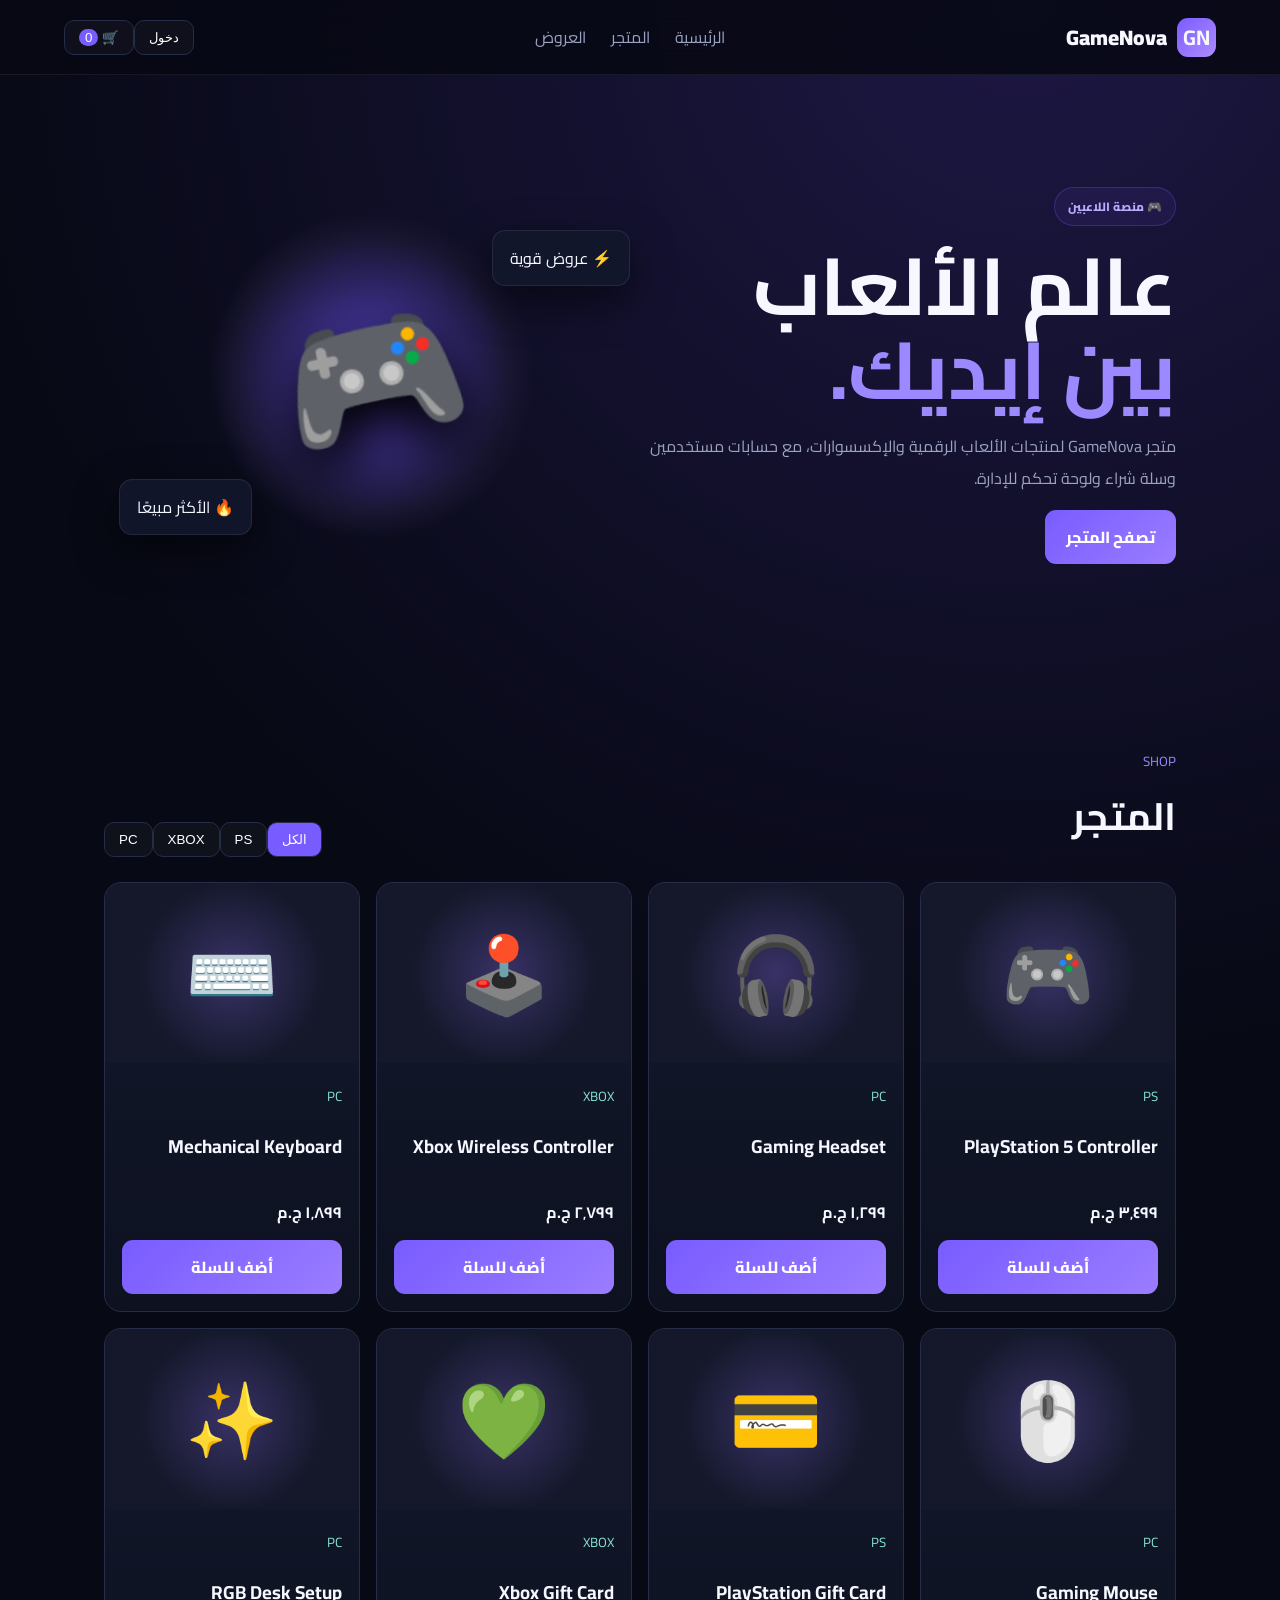
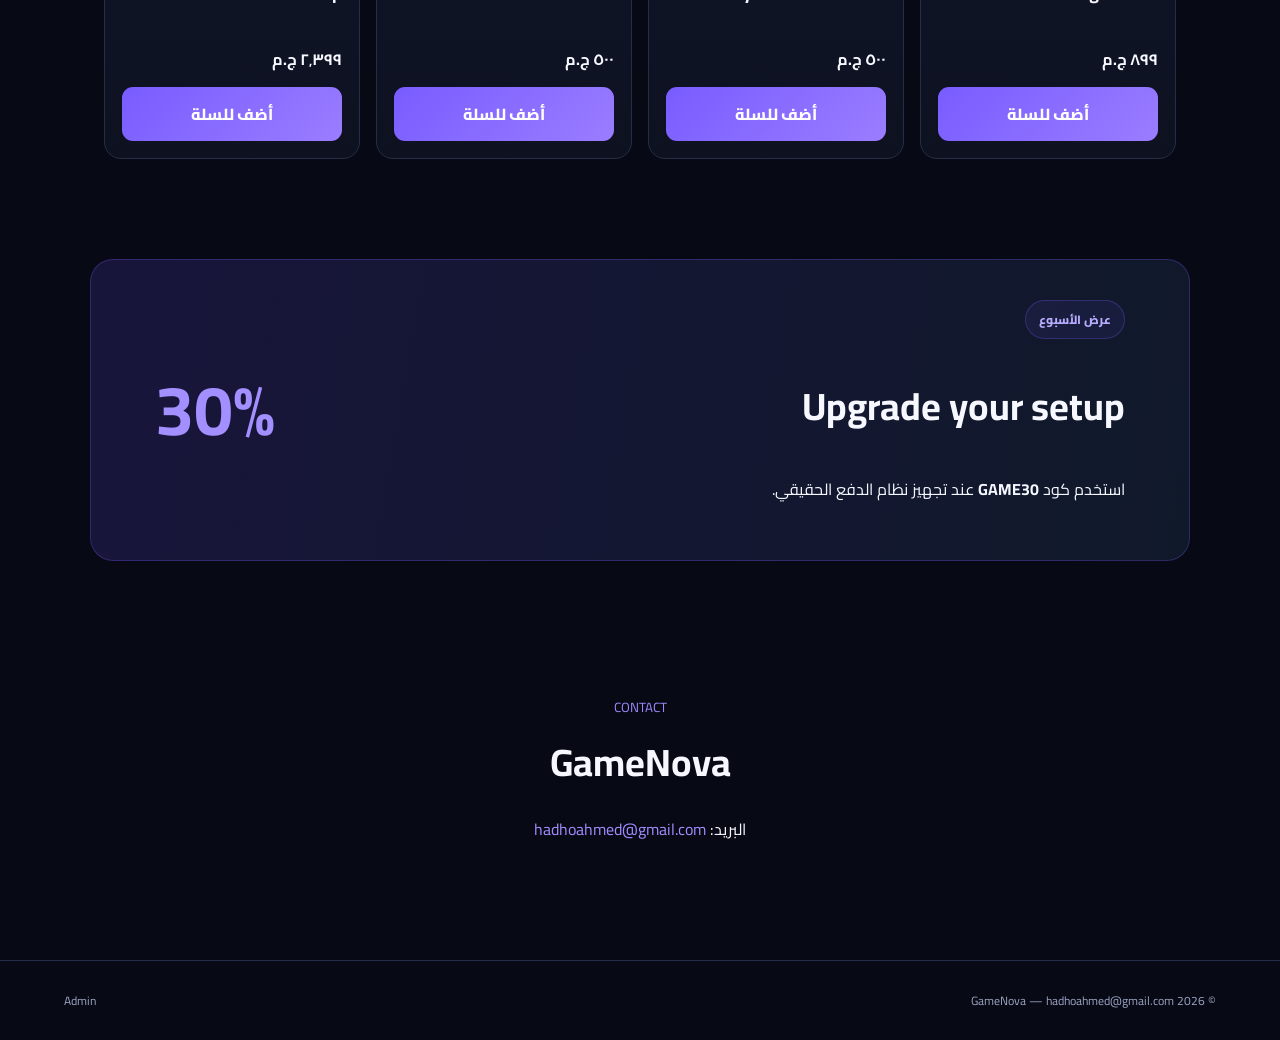
==== index.html @ a63605e5 "Add files via upload" ====
<!doctype html><html lang="ar" dir="rtl"><head>
<meta charset="utf-8"><meta name="viewport" content="width=device-width,initial-scale=1">
<title>GameNova | منصة الألعاب</title><link rel="stylesheet" href="style.css"></head><body>
<header class="top"><a class="brand" href="index.html"><b>GN</b> GameNova</a>
<nav><a href="#home">الرئيسية</a><a href="#store">المتجر</a><a href="#offers">العروض</a></nav>
<div><button class="ghost" onclick="openModal('login')">دخول</button><button class="cart" onclick="openCart()">🛒 <i id="count">0</i></button></div></header>
<section class="hero" id="home"><div><span class="pill">🎮 منصة اللاعبين</span><h1>عالم الألعاب<br><em>بين إيديك.</em></h1>
<p>متجر GameNova لمنتجات الألعاب الرقمية والإكسسوارات، مع حسابات مستخدمين وسلة شراء ولوحة تحكم للإدارة.</p>
<a class="primary" href="#store">تصفح المتجر</a></div><div class="hero-visual"><div class="glow"></div><div class="gamepad">🎮</div><div class="float one">⚡ عروض قوية</div><div class="float two">🔥 الأكثر مبيعًا</div></div></section>
<section class="section" id="store"><div class="head"><div><small>SHOP</small><h2>المتجر</h2></div><div id="filters"></div></div><div class="grid" id="products"></div></section>
<section class="banner" id="offers"><div><span class="pill">عرض الأسبوع</span><h2>Upgrade your setup</h2><p>استخدم كود <b>GAME30</b> عند تجهيز نظام الدفع الحقيقي.</p></div><strong>30%</strong></section>
<section class="section contact"><small>CONTACT</small><h2>GameNova</h2><p>البريد: <a href="mailto:hadhoahmed@gmail.com">hadhoahmed@gmail.com</a></p></section>
<footer>© 2026 GameNova — hadhoahmed@gmail.com <a href="admin.html">Admin</a></footer>

<div class="modal" id="login"><div class="box"><button class="x" onclick="closeModal('login')">×</button><h2>تسجيل الدخول</h2>
<form id="loginForm"><input id="lemail" type="email" placeholder="الإيميل" required><input id="lpass" type="password" placeholder="كلمة المرور" required><button class="primary full">دخول</button></form>
<p>ليس لديك حساب؟ <a href="#" onclick="switchModal('login','signup')">إنشاء حساب</a></p></div></div>
<div class="modal" id="signup"><div class="box"><button class="x" onclick="closeModal('signup')">×</button><h2>إنشاء حساب</h2>
<form id="signupForm"><input id="sname" placeholder="الاسم" required><input id="semail" type="email" placeholder="الإيميل" required><input id="spass" type="password" minlength="6" placeholder="كلمة المرور" required><button class="primary full">إنشاء</button></form></div></div>
<div class="modal" id="cart"><div class="box wide"><button class="x" onclick="closeModal('cart')">×</button><h2>سلة المشتريات</h2><div id="cartItems"></div><h3>الإجمالي: <span id="total">0</span> ج.م</h3><button class="primary full" onclick="placeOrder()">تأكيد الطلب</button><p class="note">الدفع الحقيقي بفوري يحتاج Backend آمن ومفتاح التاجر، وليس GitHub Pages وحدها.</p></div></div>
<div id="toast"></div><script src="app.js"></script></body></html>
---- style.css ----
@import url('https://fonts.googleapis.com/css2?family=Cairo:wght@400;600;700;800;900&display=swap');
:root{--bg:#070914;--card:#101426;--text:#f7f8ff;--muted:#9aa3c1;--line:#252d48;--a:#795cff;--b:#20dcb0;--danger:#ff5571}*{box-sizing:border-box}body{margin:0;background:radial-gradient(circle at 80% 0,#1d1743,transparent 38%),var(--bg);color:var(--text);font-family:Cairo,Arial,sans-serif}a{text-decoration:none;color:inherit}.top{height:75px;padding:0 5%;display:flex;align-items:center;justify-content:space-between;border-bottom:1px solid #ffffff10;position:sticky;top:0;z-index:20;background:#070914dd;backdrop-filter:blur(14px)}.brand{font-size:21px;font-weight:900;display:flex;gap:10px;align-items:center}.brand b{display:grid;place-items:center;background:linear-gradient(135deg,var(--a),#ae8cff);width:39px;height:39px;border-radius:11px}nav{display:flex;gap:25px;color:var(--muted)}.ghost,.cart,.filter{background:#ffffff08;color:white;border:1px solid var(--line);padding:9px 14px;border-radius:10px;cursor:pointer}.cart i{background:var(--a);border-radius:20px;padding:1px 6px;font-style:normal}.hero{max-width:1200px;margin:auto;min-height:600px;padding:65px 5%;display:grid;grid-template-columns:1fr 1fr;align-items:center}.pill{display:inline-block;padding:7px 13px;border-radius:99px;background:#795cff15;border:1px solid #795cff45;color:#b8acff;font-size:12px;font-weight:800}.hero h1{font-size:clamp(45px,7vw,80px);line-height:1.05;margin:18px 0}.hero h1 em{font-style:normal;color:#9c89ff}.hero p{color:var(--muted);line-height:2;max-width:600px}.primary{display:inline-block;border:0;background:linear-gradient(135deg,var(--a),#9a7dff);color:white;padding:12px 21px;border-radius:11px;font:inherit;font-weight:800;cursor:pointer}.full{width:100%;margin-top:10px}.hero-visual,.hero-visual{position:relative;height:430px;display:grid;place-items:center}.glow{position:absolute;width:330px;height:330px;border-radius:50%;background:radial-gradient(circle,#5540c5,#17152f 60%,transparent 70%)}.gamepad{font-size:150px;transform:rotate(-12deg);filter:drop-shadow(0 25px 25px #000)}.float{position:absolute;padding:12px 17px;border:1px solid #ffffff15;background:#12172bee;border-radius:13px;box-shadow:0 15px 40px #0008}.one{top:70px;right:10px}.two{bottom:55px;left:15px}.section{max-width:1200px;margin:auto;padding:70px 5%}.head{display:flex;justify-content:space-between;align-items:end;margin-bottom:25px}.head h2,.contact h2{font-size:38px;margin:5px 0}.head small,.contact small{color:#9a89ff}.filter.active,.filter:hover{background:var(--a)}.grid{display:grid;grid-template-columns:repeat(4,1fr);gap:16px}.product{background:linear-gradient(180deg,#13192d,#0d1120);border:1px solid var(--line);border-radius:17px;overflow:hidden;transition:.2s}.product:hover{transform:translateY(-5px);border-color:#795cff77}.pimg{height:180px;display:grid;place-items:center;font-size:75px;background:radial-gradient(circle,#393267,#14182a 60%)}.pbody{padding:17px}.pbody small{color:#82e5cf}.pbody h3{min-height:50px}.buy{width:100%;margin-top:13px}.banner{max-width:1100px;margin:30px auto 60px;padding:40px 5%;border:1px solid #795cff45;border-radius:23px;background:linear-gradient(100deg,#18153b,#10192a);display:flex;align-items:center;justify-content:space-between}.banner h2{font-size:38px}.banner strong{font-size:70px;color:#a38fff}.contact{text-align:center}.contact a{color:#a18cff}footer{padding:28px 5%;border-top:1px solid var(--line);display:flex;justify-content:space-between;color:var(--muted);font-size:12px}.modal{display:none;position:fixed;inset:0;background:#000b;backdrop-filter:blur(7px);z-index:40;place-items:center;padding:20px}.modal.show{display:grid}.box{width:min(430px,100%);background:#101426;border:1px solid var(--line);border-radius:20px;padding:28px;position:relative}.wide{width:min(680px,100%)}.x{position:absolute;left:15px;top:10px;border:0;background:none;color:white;font-size:28px;cursor:pointer}.box input,.box select,.form-grid input,.form-grid select,.admin-login input{width:100%;padding:12px;margin:6px 0;background:#080c19;border:1px solid var(--line);border-radius:10px;color:white;font:inherit}.box p,.note{color:var(--muted);font-size:12px}.cartrow{display:flex;justify-content:space-between;padding:12px 0;border-bottom:1px solid var(--line)}.cartrow button{background:none;border:0;color:#ff7188;cursor:pointer}.contact{padding-bottom:100px}#toast{position:fixed;bottom:25px;left:25px;background:#171d31;border:1px solid var(--line);padding:12px 17px;border-radius:11px;transform:translateY(100px);opacity:0;transition:.25s;z-index:80}#toast.show{transform:none;opacity:1}
.admin-wrap{max-width:1200px;margin:auto;padding:50px 5%}.admin-login{max-width:420px;margin:80px auto;background:var(--card);padding:30px;border:1px solid var(--line);border-radius:20px}.dash-head,.section-title{display:flex;justify-content:space-between;align-items:center}.cards{display:grid;grid-template-columns:repeat(4,1fr);gap:15px;margin:25px 0}.cards div{background:var(--card);border:1px solid var(--line);border-radius:15px;padding:22px}.cards b,.cards span{display:block}.cards b{font-size:30px}.cards span{color:var(--muted);font-size:12px}.admin-card{background:var(--card);border:1px solid var(--line);border-radius:18px;padding:23px;margin:18px 0}.form-grid{display:grid;grid-template-columns:2fr 1fr 1fr 1fr auto;gap:8px}.table-wrap{overflow:auto}table{width:100%;border-collapse:collapse;min-width:650px}th,td{text-align:right;padding:13px;border-bottom:1px solid var(--line);font-size:13px}th{color:#aaa3ff}.danger{background:#ff557115;border:1px solid #ff557155;color:#ff8398;border-radius:8px;padding:7px 10px;cursor:pointer}.admin select{color:white;background:#080c19;border:1px solid var(--line);padding:7px;border-radius:8px}@media(max-width:850px){nav{display:none}.hero{grid-template-columns:1fr}.hero-visual{order:-1;height:300px}.grid{grid-template-columns:repeat(2,1fr)}.cards{grid-template-columns:repeat(2,1fr)}.form-grid{grid-template-columns:1fr}.banner{margin:20px 5% 50px}}@media(max-width:500px){.grid{grid-template-columns:1fr}.hero h1{font-size:50px}.head{align-items:start;flex-direction:column;gap:15px}.banner{flex-direction:column;align-items:start}.banner strong{font-size:45px}}
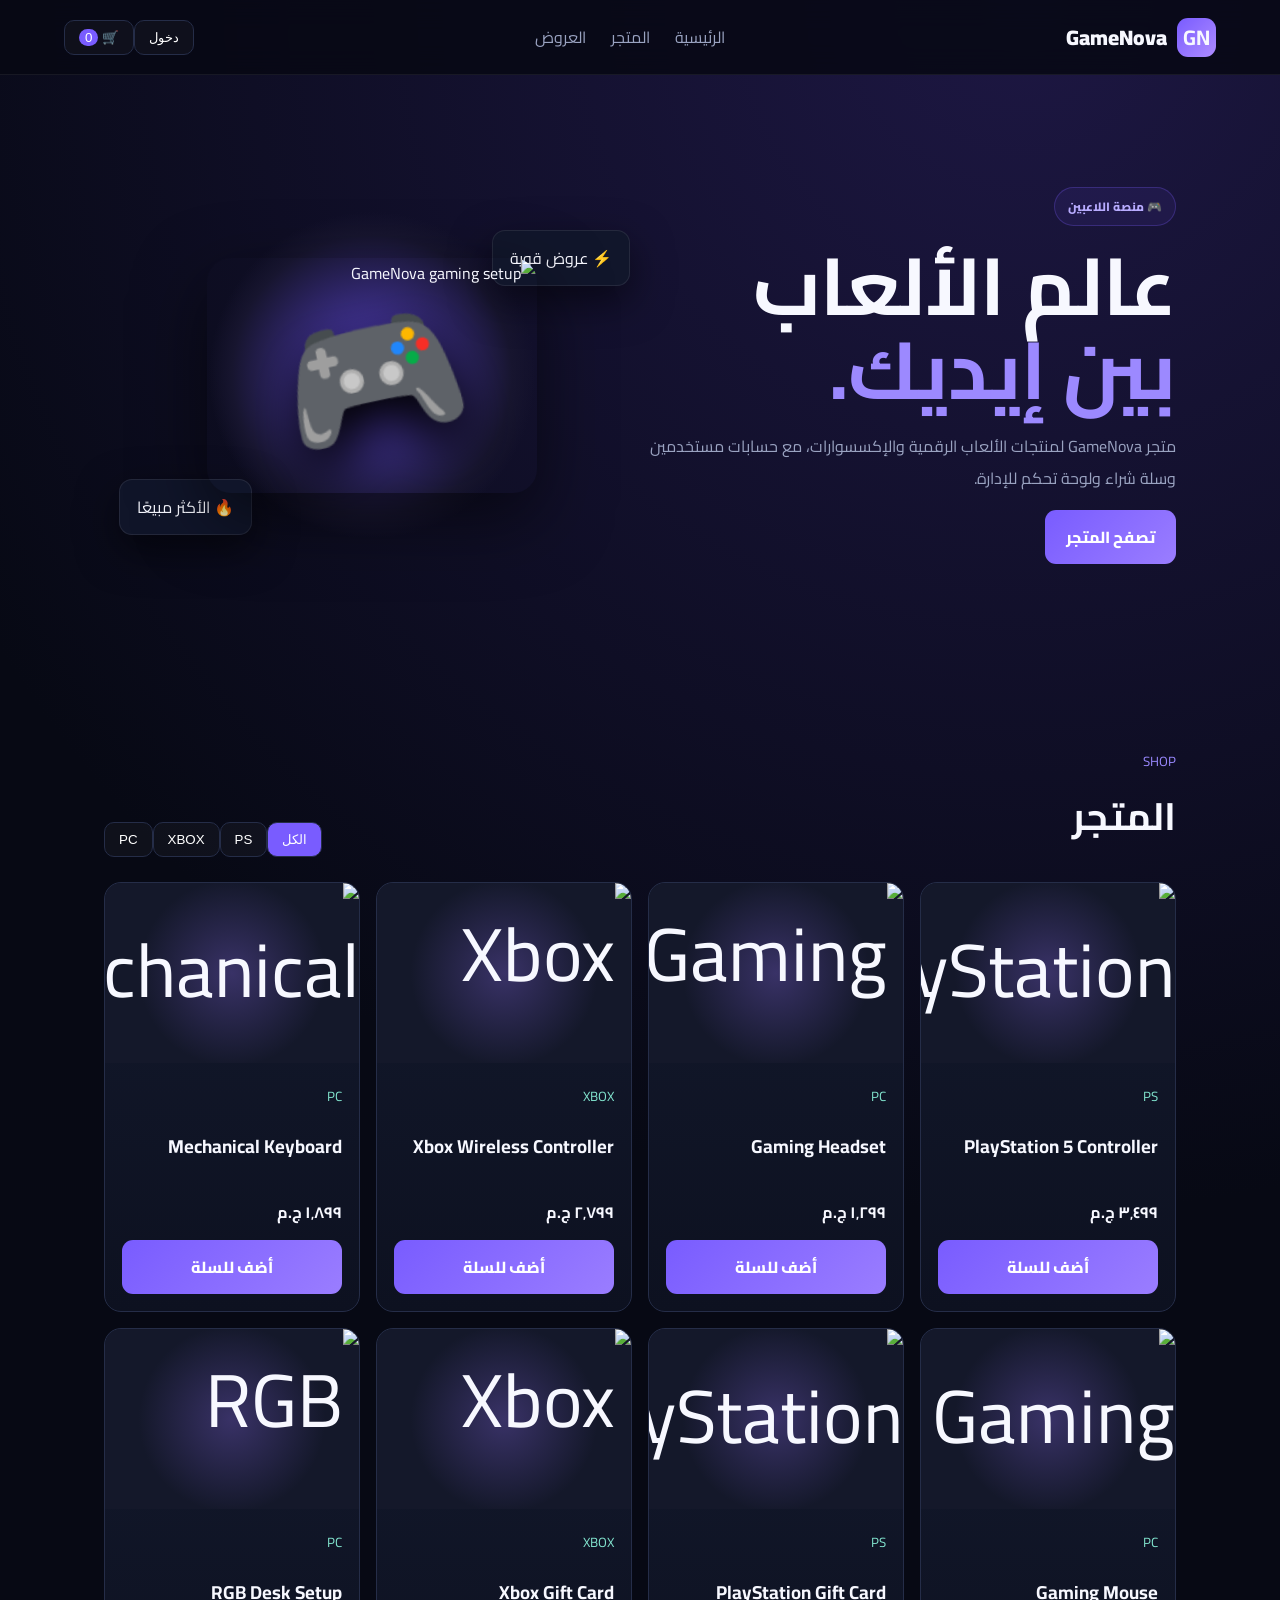
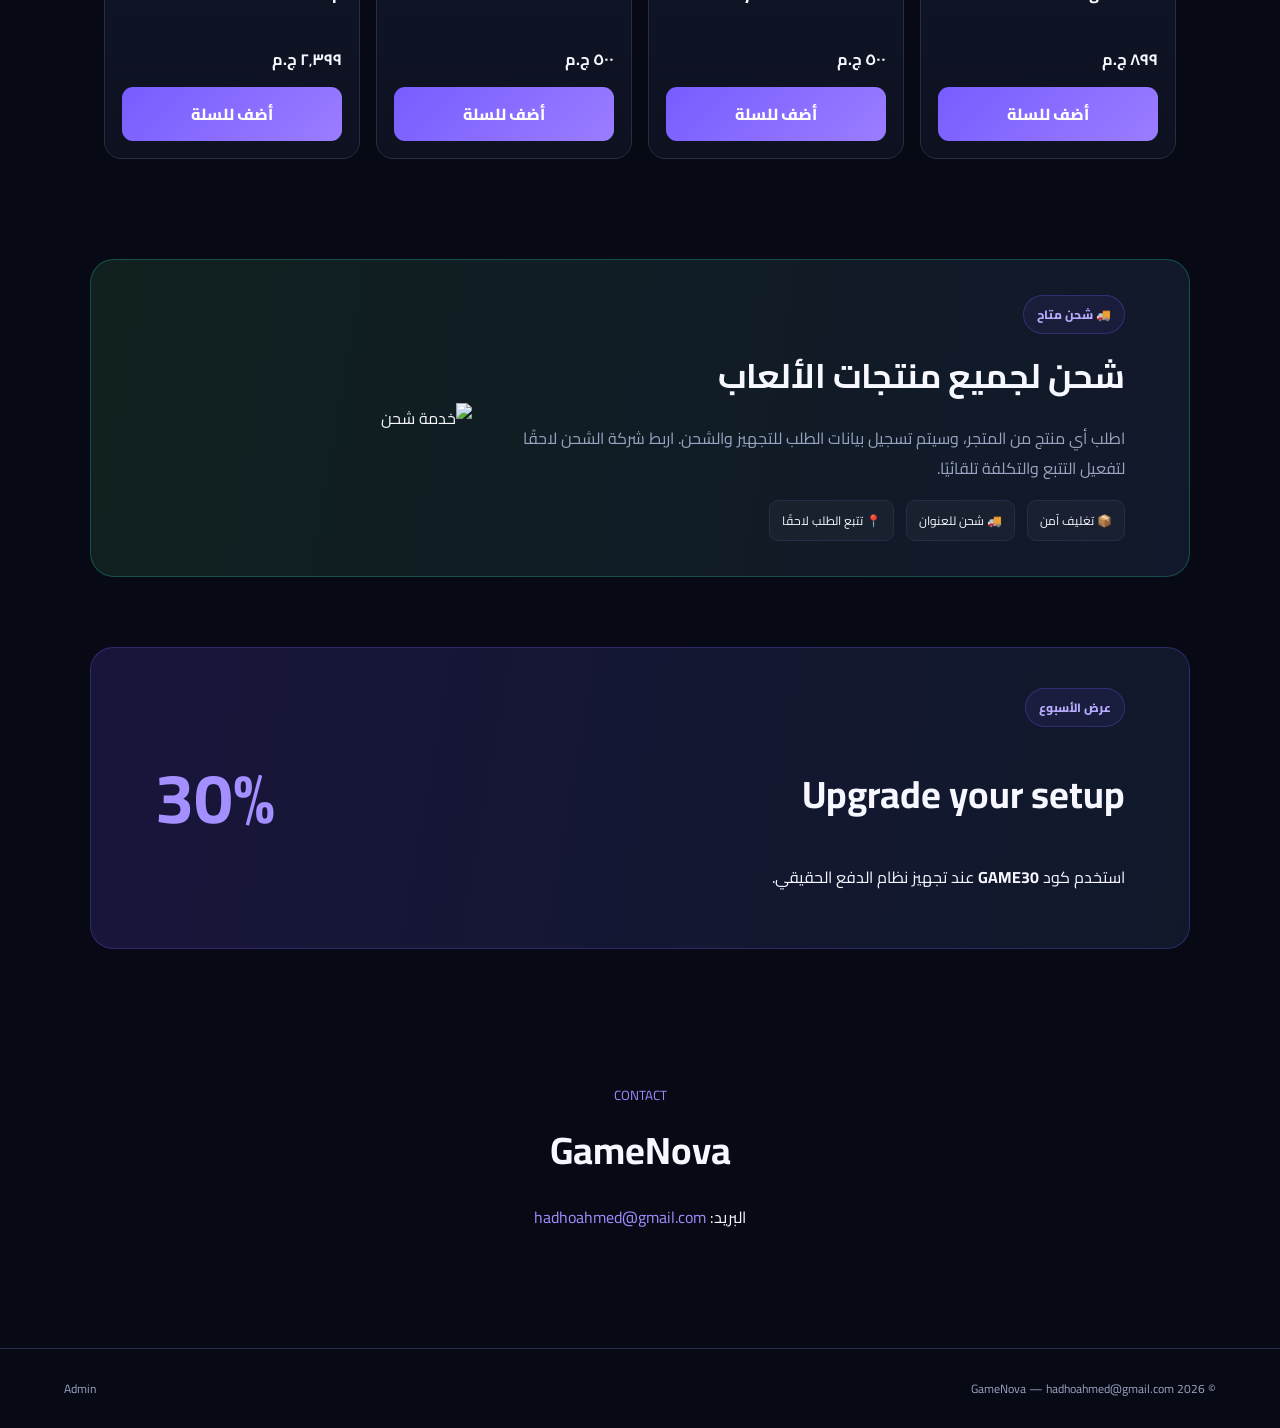
==== commit 89a92d9b: "Add files via upload" ====
--- a/index.html
+++ b/index.html
@@ -6,9 +6,9 @@
 <div><button class="ghost" onclick="openModal('login')">دخول</button><button class="cart" onclick="openCart()">🛒 <i id="count">0</i></button></div></header>
 <section class="hero" id="home"><div><span class="pill">🎮 منصة اللاعبين</span><h1>عالم الألعاب<br><em>بين إيديك.</em></h1>
 <p>متجر GameNova لمنتجات الألعاب الرقمية والإكسسوارات، مع حسابات مستخدمين وسلة شراء ولوحة تحكم للإدارة.</p>
-<a class="primary" href="#store">تصفح المتجر</a></div><div class="hero-visual"><div class="glow"></div><div class="gamepad">🎮</div><div class="float one">⚡ عروض قوية</div><div class="float two">🔥 الأكثر مبيعًا</div></div></section>
+<a class="primary" href="#store">تصفح المتجر</a></div><div class="hero-visual"><img class="hero-img" src="images/hero-gaming.svg" alt="GameNova gaming setup"><div class="glow"></div><div class="gamepad">🎮</div><div class="float one">⚡ عروض قوية</div><div class="float two">🔥 الأكثر مبيعًا</div></div></section>
 <section class="section" id="store"><div class="head"><div><small>SHOP</small><h2>المتجر</h2></div><div id="filters"></div></div><div class="grid" id="products"></div></section>
-<section class="banner" id="offers"><div><span class="pill">عرض الأسبوع</span><h2>Upgrade your setup</h2><p>استخدم كود <b>GAME30</b> عند تجهيز نظام الدفع الحقيقي.</p></div><strong>30%</strong></section>
+<section class="shipping"><div><span class="pill">🚚 شحن متاح</span><h2>شحن لجميع منتجات الألعاب</h2><p>اطلب أي منتج من المتجر، وسيتم تسجيل بيانات الطلب للتجهيز والشحن. اربط شركة الشحن لاحقًا لتفعيل التتبع والتكلفة تلقائيًا.</p><div class="ship-points"><span>📦 تغليف آمن</span><span>🚚 شحن للعنوان</span><span>📍 تتبع الطلب لاحقًا</span></div></div><img src="images/shipping.svg" alt="خدمة شحن"></section><section class="banner" id="offers"><div><span class="pill">عرض الأسبوع</span><h2>Upgrade your setup</h2><p>استخدم كود <b>GAME30</b> عند تجهيز نظام الدفع الحقيقي.</p></div><strong>30%</strong></section>
 <section class="section contact"><small>CONTACT</small><h2>GameNova</h2><p>البريد: <a href="mailto:hadhoahmed@gmail.com">hadhoahmed@gmail.com</a></p></section>
 <footer>© 2026 GameNova — hadhoahmed@gmail.com <a href="admin.html">Admin</a></footer>
 
--- a/style.css
+++ b/style.css
@@ -1,3 +1,6 @@
 @import url('https://fonts.googleapis.com/css2?family=Cairo:wght@400;600;700;800;900&display=swap');
 :root{--bg:#070914;--card:#101426;--text:#f7f8ff;--muted:#9aa3c1;--line:#252d48;--a:#795cff;--b:#20dcb0;--danger:#ff5571}*{box-sizing:border-box}body{margin:0;background:radial-gradient(circle at 80% 0,#1d1743,transparent 38%),var(--bg);color:var(--text);font-family:Cairo,Arial,sans-serif}a{text-decoration:none;color:inherit}.top{height:75px;padding:0 5%;display:flex;align-items:center;justify-content:space-between;border-bottom:1px solid #ffffff10;position:sticky;top:0;z-index:20;background:#070914dd;backdrop-filter:blur(14px)}.brand{font-size:21px;font-weight:900;display:flex;gap:10px;align-items:center}.brand b{display:grid;place-items:center;background:linear-gradient(135deg,var(--a),#ae8cff);width:39px;height:39px;border-radius:11px}nav{display:flex;gap:25px;color:var(--muted)}.ghost,.cart,.filter{background:#ffffff08;color:white;border:1px solid var(--line);padding:9px 14px;border-radius:10px;cursor:pointer}.cart i{background:var(--a);border-radius:20px;padding:1px 6px;font-style:normal}.hero{max-width:1200px;margin:auto;min-height:600px;padding:65px 5%;display:grid;grid-template-columns:1fr 1fr;align-items:center}.pill{display:inline-block;padding:7px 13px;border-radius:99px;background:#795cff15;border:1px solid #795cff45;color:#b8acff;font-size:12px;font-weight:800}.hero h1{font-size:clamp(45px,7vw,80px);line-height:1.05;margin:18px 0}.hero h1 em{font-style:normal;color:#9c89ff}.hero p{color:var(--muted);line-height:2;max-width:600px}.primary{display:inline-block;border:0;background:linear-gradient(135deg,var(--a),#9a7dff);color:white;padding:12px 21px;border-radius:11px;font:inherit;font-weight:800;cursor:pointer}.full{width:100%;margin-top:10px}.hero-visual,.hero-visual{position:relative;height:430px;display:grid;place-items:center}.glow{position:absolute;width:330px;height:330px;border-radius:50%;background:radial-gradient(circle,#5540c5,#17152f 60%,transparent 70%)}.gamepad{font-size:150px;transform:rotate(-12deg);filter:drop-shadow(0 25px 25px #000)}.float{position:absolute;padding:12px 17px;border:1px solid #ffffff15;background:#12172bee;border-radius:13px;box-shadow:0 15px 40px #0008}.one{top:70px;right:10px}.two{bottom:55px;left:15px}.section{max-width:1200px;margin:auto;padding:70px 5%}.head{display:flex;justify-content:space-between;align-items:end;margin-bottom:25px}.head h2,.contact h2{font-size:38px;margin:5px 0}.head small,.contact small{color:#9a89ff}.filter.active,.filter:hover{background:var(--a)}.grid{display:grid;grid-template-columns:repeat(4,1fr);gap:16px}.product{background:linear-gradient(180deg,#13192d,#0d1120);border:1px solid var(--line);border-radius:17px;overflow:hidden;transition:.2s}.product:hover{transform:translateY(-5px);border-color:#795cff77}.pimg{height:180px;display:grid;place-items:center;font-size:75px;background:radial-gradient(circle,#393267,#14182a 60%)}.pbody{padding:17px}.pbody small{color:#82e5cf}.pbody h3{min-height:50px}.buy{width:100%;margin-top:13px}.banner{max-width:1100px;margin:30px auto 60px;padding:40px 5%;border:1px solid #795cff45;border-radius:23px;background:linear-gradient(100deg,#18153b,#10192a);display:flex;align-items:center;justify-content:space-between}.banner h2{font-size:38px}.banner strong{font-size:70px;color:#a38fff}.contact{text-align:center}.contact a{color:#a18cff}footer{padding:28px 5%;border-top:1px solid var(--line);display:flex;justify-content:space-between;color:var(--muted);font-size:12px}.modal{display:none;position:fixed;inset:0;background:#000b;backdrop-filter:blur(7px);z-index:40;place-items:center;padding:20px}.modal.show{display:grid}.box{width:min(430px,100%);background:#101426;border:1px solid var(--line);border-radius:20px;padding:28px;position:relative}.wide{width:min(680px,100%)}.x{position:absolute;left:15px;top:10px;border:0;background:none;color:white;font-size:28px;cursor:pointer}.box input,.box select,.form-grid input,.form-grid select,.admin-login input{width:100%;padding:12px;margin:6px 0;background:#080c19;border:1px solid var(--line);border-radius:10px;color:white;font:inherit}.box p,.note{color:var(--muted);font-size:12px}.cartrow{display:flex;justify-content:space-between;padding:12px 0;border-bottom:1px solid var(--line)}.cartrow button{background:none;border:0;color:#ff7188;cursor:pointer}.contact{padding-bottom:100px}#toast{position:fixed;bottom:25px;left:25px;background:#171d31;border:1px solid var(--line);padding:12px 17px;border-radius:11px;transform:translateY(100px);opacity:0;transition:.25s;z-index:80}#toast.show{transform:none;opacity:1}
 .admin-wrap{max-width:1200px;margin:auto;padding:50px 5%}.admin-login{max-width:420px;margin:80px auto;background:var(--card);padding:30px;border:1px solid var(--line);border-radius:20px}.dash-head,.section-title{display:flex;justify-content:space-between;align-items:center}.cards{display:grid;grid-template-columns:repeat(4,1fr);gap:15px;margin:25px 0}.cards div{background:var(--card);border:1px solid var(--line);border-radius:15px;padding:22px}.cards b,.cards span{display:block}.cards b{font-size:30px}.cards span{color:var(--muted);font-size:12px}.admin-card{background:var(--card);border:1px solid var(--line);border-radius:18px;padding:23px;margin:18px 0}.form-grid{display:grid;grid-template-columns:2fr 1fr 1fr 1fr auto;gap:8px}.table-wrap{overflow:auto}table{width:100%;border-collapse:collapse;min-width:650px}th,td{text-align:right;padding:13px;border-bottom:1px solid var(--line);font-size:13px}th{color:#aaa3ff}.danger{background:#ff557115;border:1px solid #ff557155;color:#ff8398;border-radius:8px;padding:7px 10px;cursor:pointer}.admin select{color:white;background:#080c19;border:1px solid var(--line);padding:7px;border-radius:8px}@media(max-width:850px){nav{display:none}.hero{grid-template-columns:1fr}.hero-visual{order:-1;height:300px}.grid{grid-template-columns:repeat(2,1fr)}.cards{grid-template-columns:repeat(2,1fr)}.form-grid{grid-template-columns:1fr}.banner{margin:20px 5% 50px}}@media(max-width:500px){.grid{grid-template-columns:1fr}.hero h1{font-size:50px}.head{align-items:start;flex-direction:column;gap:15px}.banner{flex-direction:column;align-items:start}.banner strong{font-size:45px}}
+
+.hero-img{position:absolute;width:330px;height:235px;object-fit:cover;border-radius:24px;z-index:1;box-shadow:0 25px 70px #0008}.shipping{max-width:1100px;margin:30px auto 70px;padding:35px 5%;border:1px solid #20dcb044;border-radius:24px;background:linear-gradient(100deg,#10211f,#11182b);display:flex;align-items:center;justify-content:space-between;gap:30px}.shipping h2{font-size:34px;margin:10px 0}.shipping p{color:var(--muted);line-height:1.9;max-width:650px}.shipping img{width:330px;max-width:40%}.ship-points{display:flex;gap:12px;flex-wrap:wrap}.ship-points span{background:#ffffff08;border:1px solid var(--line);padding:8px 12px;border-radius:9px;font-size:12px}.pimg img{width:100%;height:100%;object-fit:cover}.pimg{overflow:hidden}
+@media(max-width:850px){.shipping{flex-direction:column;align-items:flex-start}.shipping img{max-width:100%;width:100%}.hero-img{width:280px;height:200px}}
